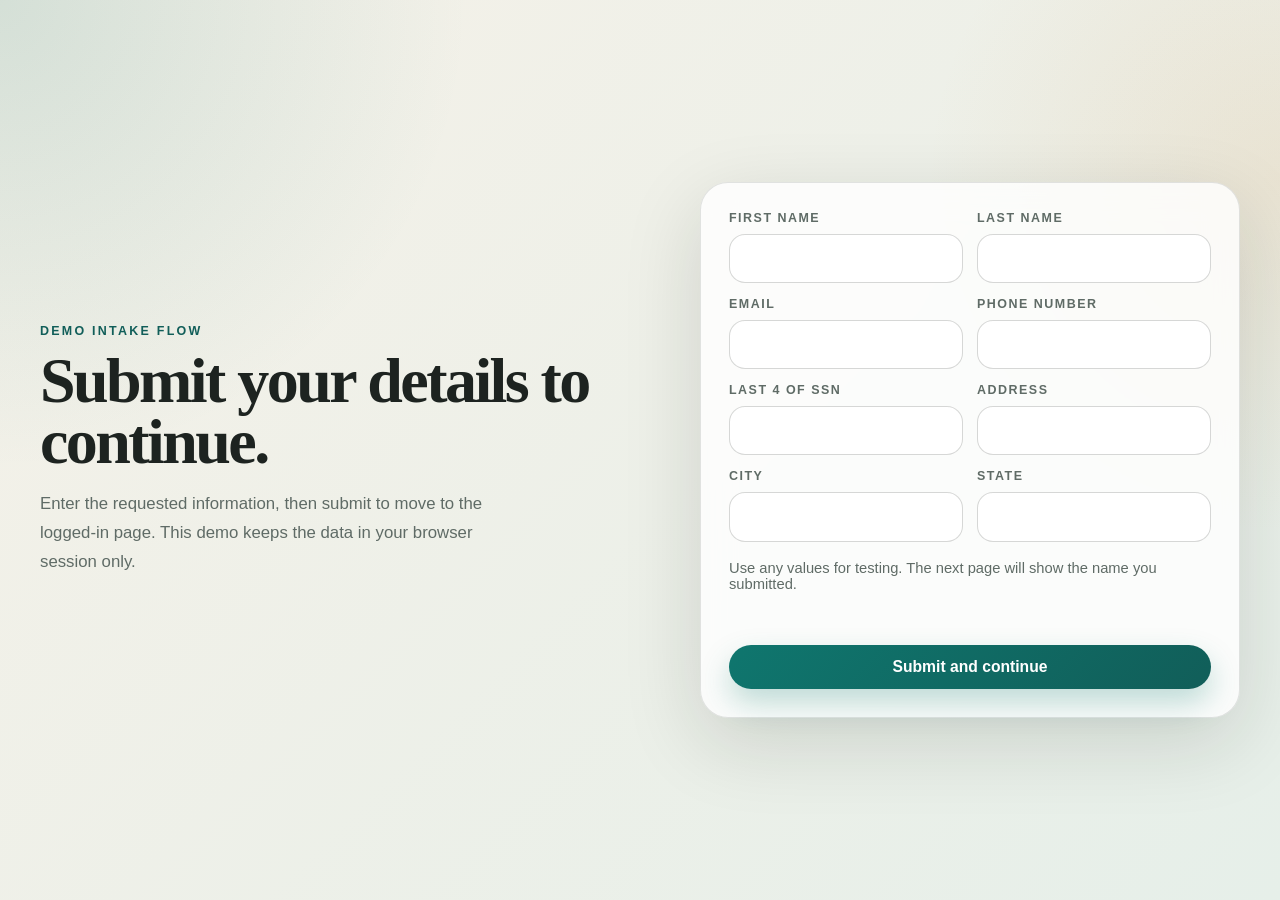
==== index.html @ a9c46460 "initial commit" ====
<!DOCTYPE html>
<html lang="en">
<head>
  <meta charset="UTF-8">
  <meta name="viewport" content="width=device-width, initial-scale=1.0">
  <title>Secure Intake Demo</title>
  <link rel="stylesheet" href="styles.css">
  <script defer src="app.js"></script>
</head>
<body>
  <main class="shell">
    <section class="hero">
      <p class="eyebrow">Demo intake flow</p>
      <h1>Submit your details to continue.</h1>
      <p class="lede">Enter the requested information, then submit to move to the logged-in page. This demo keeps the data in your browser session only.</p>
    </section>

    <section class="card">
      <form id="intake-form" novalidate>
        <div class="grid">
          <label>
            <span>First name</span>
            <input type="text" name="firstName" autocomplete="given-name" required>
          </label>
          <label>
            <span>Last name</span>
            <input type="text" name="lastName" autocomplete="family-name" required>
          </label>
          <label>
            <span>Email</span>
            <input type="email" name="email" autocomplete="email" required>
          </label>
          <label>
            <span>Phone number</span>
            <input type="tel" name="phone" autocomplete="tel" inputmode="tel" required>
          </label>
          <label>
            <span>Last 4 of SSN</span>
            <input type="text" name="ssnLast4" inputmode="numeric" maxlength="4" pattern="[0-9]{4}" required>
          </label>
          <label>
            <span>Address</span>
            <input type="text" name="address" autocomplete="street-address" required>
          </label>
          <label>
            <span>City</span>
            <input type="text" name="city" autocomplete="address-level2" required>
          </label>
          <label>
            <span>State</span>
            <input type="text" name="state" autocomplete="address-level1" maxlength="2" required>
          </label>
        </div>

        <p class="hint">Use any values for testing. The next page will show the name you submitted.</p>
        <p class="error" id="form-error" aria-live="polite"></p>

        <button type="submit" class="submit-btn">Submit and continue</button>
      </form>
    </section>
  </main>
</body>
</html>
---- styles.css ----
:root {
  color-scheme: light;
  --bg: #f5f1e8;
  --bg-alt: #e6efe9;
  --surface: rgba(255, 255, 255, 0.8);
  --surface-strong: #ffffff;
  --text: #1d2320;
  --muted: #5f6b66;
  --accent: #0f766e;
  --accent-dark: #115e59;
  --border: rgba(29, 35, 32, 0.12);
  --shadow: 0 24px 80px rgba(20, 28, 24, 0.14);
}

* {
  box-sizing: border-box;
}

html, body {
  min-height: 100%;
}

body {
  margin: 0;
  font-family: "Georgia", "Times New Roman", serif;
  color: var(--text);
  background:
    radial-gradient(circle at top left, rgba(15, 118, 110, 0.14), transparent 30%),
    radial-gradient(circle at right 20%, rgba(221, 160, 94, 0.16), transparent 24%),
    linear-gradient(135deg, var(--bg), var(--bg-alt));
}

.shell {
  min-height: 100vh;
  display: grid;
  grid-template-columns: minmax(280px, 1fr) minmax(320px, 540px);
  gap: 32px;
  align-items: center;
  padding: 40px;
}

.shell--centered {
  grid-template-columns: minmax(320px, 680px);
  justify-content: center;
}

.hero, .card {
  animation: float-in 520ms ease-out both;
}

.hero {
  max-width: 560px;
}

.eyebrow {
  margin: 0 0 12px;
  text-transform: uppercase;
  letter-spacing: 0.18em;
  font: 700 0.78rem/1.2 "Merchant", sans-serif;
  color: var(--accent-dark);
}

h1 {
  margin: 0;
  font-size: clamp(2.5rem, 5vw, 4.8rem);
  line-height: 0.95;
  letter-spacing: -0.04em;
}

.lede {
  margin: 18px 0 0;
  max-width: 52ch;
  font: 400 1.05rem/1.7 "Merchant", sans-serif;
  color: var(--muted);
}

.card {
  background: var(--surface);
  backdrop-filter: blur(16px);
  border: 1px solid var(--border);
  border-radius: 28px;
  box-shadow: var(--shadow);
  padding: 28px;
}

.card--dashboard {
  padding: 36px;
}

form {
  display: grid;
  gap: 18px;
}

.grid {
  display: grid;
  grid-template-columns: repeat(2, minmax(0, 1fr));
  gap: 14px;
}

label {
  display: grid;
  gap: 8px;
  font: 600 0.88rem/1.2 "Merchant", sans-serif;
  color: var(--text);
}

label span,
.details span {
  color: var(--muted);
  font-size: 0.78rem;
  text-transform: uppercase;
  letter-spacing: 0.12em;
}

input {
  width: 100%;
  border: 1px solid rgba(29, 35, 32, 0.18);
  border-radius: 16px;
  padding: 14px 16px;
  font: 400 1rem/1.2 "Merchant", sans-serif;
  color: var(--text);
  background: rgba(255, 255, 255, 0.9);
  outline: none;
  transition: border-color 120ms ease, box-shadow 120ms ease, transform 120ms ease;
}

input:focus {
  border-color: var(--accent);
  box-shadow: 0 0 0 4px rgba(15, 118, 110, 0.14);
  transform: translateY(-1px);
}

.hint,
.error,
.secondary-link,
.details strong {
  font-family: "Merchant", sans-serif;
}

.hint {
  margin: 0;
  color: var(--muted);
  font-size: 0.92rem;
}

.error {
  min-height: 1.2em;
  margin: 0;
  color: #b91c1c;
  font-size: 0.92rem;
}

.submit-btn,
.secondary-link {
  display: inline-flex;
  align-items: center;
  justify-content: center;
  border-radius: 999px;
  padding: 14px 20px;
  font: 700 0.98rem/1 "Merchant", sans-serif;
  text-decoration: none;
  cursor: pointer;
}

.submit-btn {
  border: 0;
  color: #fff;
  background: linear-gradient(135deg, var(--accent), var(--accent-dark));
  box-shadow: 0 14px 30px rgba(15, 118, 110, 0.26);
}

.secondary-link {
  margin-top: 24px;
  width: fit-content;
  border: 1px solid rgba(29, 35, 32, 0.14);
  color: var(--text);
  background: rgba(255, 255, 255, 0.72);
}

.details {
  display: grid;
  gap: 14px;
  margin-top: 26px;
  padding-top: 22px;
  border-top: 1px solid var(--border);
}

.details div {
  display: grid;
  gap: 4px;
}

.details strong {
  font-size: 1rem;
  font-weight: 700;
}

.confetti-layer {
  position: fixed;
  inset: 0;
  pointer-events: none;
  overflow: hidden;
  z-index: 9999;
}

.confetti-piece {
  position: absolute;
  top: -12vh;
  border-radius: 999px;
  opacity: 0;
  animation-name: confetti-fall;
  animation-timing-function: cubic-bezier(0.12, 0.7, 0.2, 1);
  animation-fill-mode: forwards;
  box-shadow: 0 0 0 1px rgba(255, 255, 255, 0.18) inset;
}

@keyframes float-in {
  from {
    opacity: 0;
    transform: translateY(18px);
  }
  to {
    opacity: 1;
    transform: translateY(0);
  }
}

@keyframes confetti-fall {
  0% {
    opacity: 0;
    transform: translate3d(0, 0, 0) rotate(0deg);
  }
  10% {
    opacity: 1;
  }
  100% {
    opacity: 1;
    transform: translate3d(var(--drift), 112vh, 0) rotate(var(--spin));
  }
}

@media (max-width: 920px) {
  .shell {
    grid-template-columns: 1fr;
    padding: 24px;
  }

  .grid {
    grid-template-columns: 1fr;
  }
}

@media (max-width: 560px) {
  .card {
    padding: 20px;
    border-radius: 22px;
  }

  .card--dashboard {
    padding: 24px;
  }

  h1 {
    font-size: clamp(2rem, 12vw, 3.1rem);
  }
}
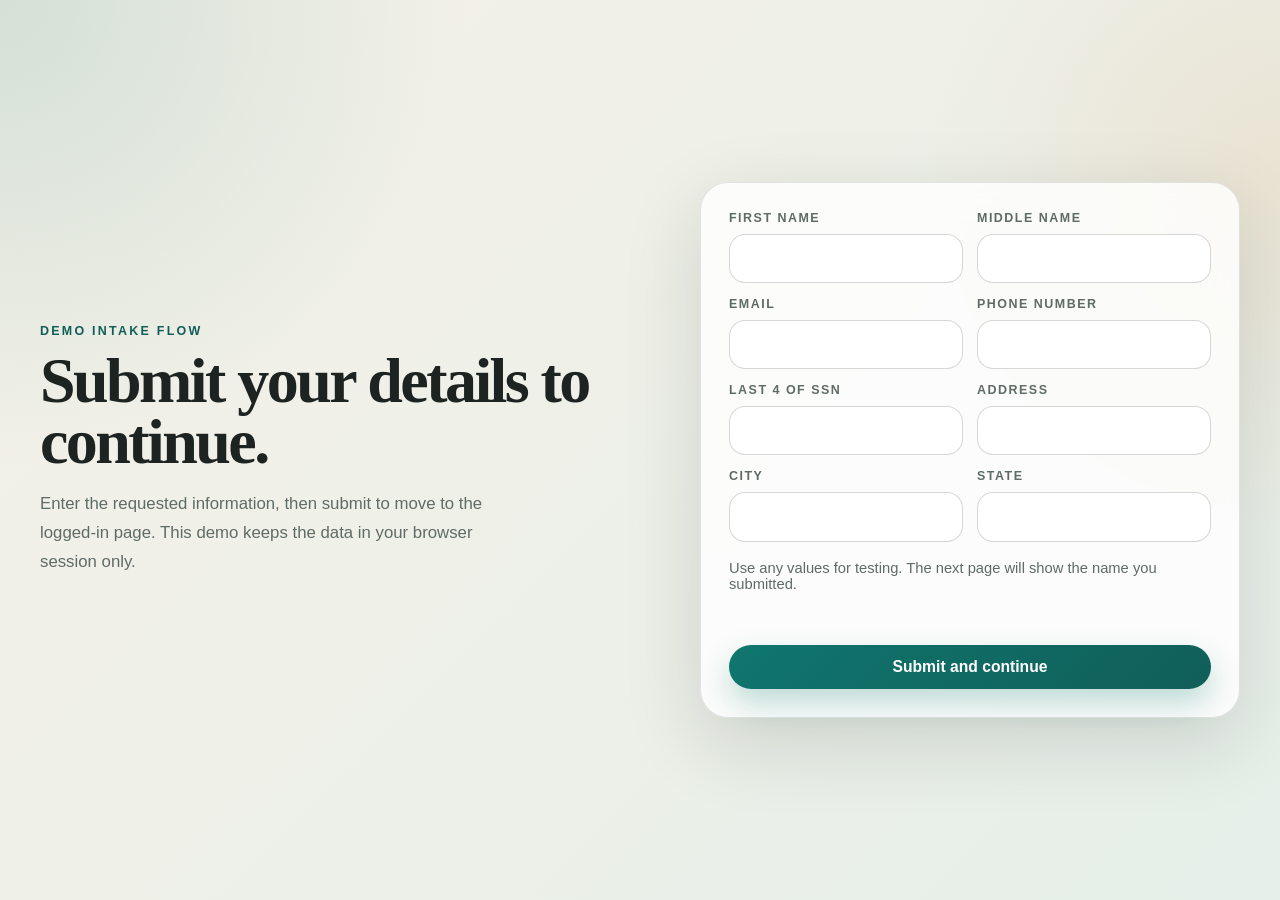
==== commit 43ac2efb: "middleName" ====
--- a/index.html
+++ b/index.html
@@ -23,8 +23,8 @@
             <input type="text" name="firstName" autocomplete="given-name" required>
           </label>
           <label>
-            <span>Last name</span>
-            <input type="text" name="lastName" autocomplete="family-name" required>
+            <span>Middle name</span>
+            <input type="text" name="middleName" autocomplete="family-name" required>
           </label>
           <label>
             <span>Email</span>
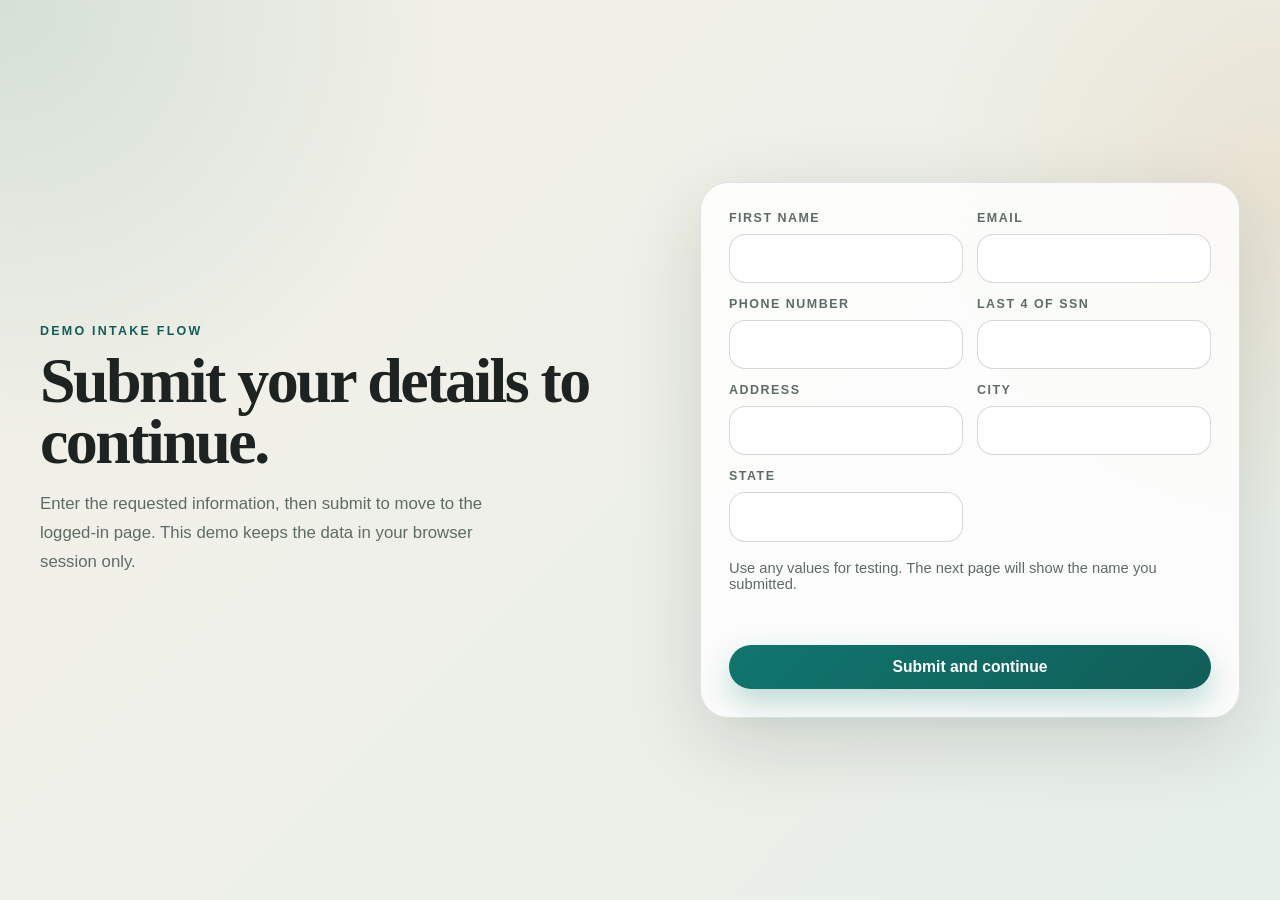
==== commit 22f3e97b: "middleName removal" ====
--- a/index.html
+++ b/index.html
@@ -21,10 +21,6 @@
           <label>
             <span>First name</span>
             <input type="text" name="firstName" autocomplete="given-name" required>
-          </label>
-          <label>
-            <span>Middle name</span>
-            <input type="text" name="middleName" autocomplete="family-name" required>
           </label>
           <label>
             <span>Email</span>
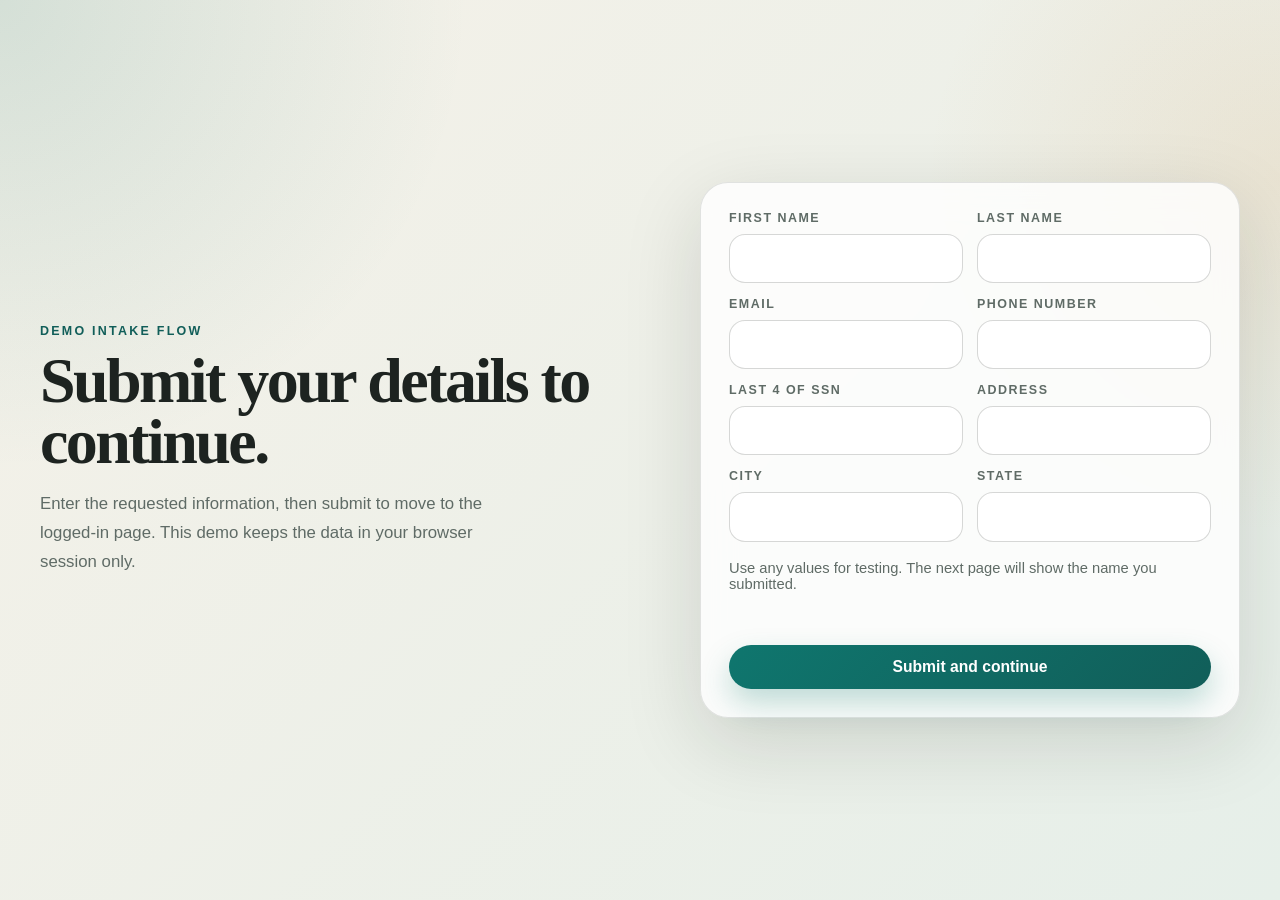
==== commit e59d945f: "dashboardBROKEN" ====
--- a/index.html
+++ b/index.html
@@ -21,6 +21,10 @@
           <label>
             <span>First name</span>
             <input type="text" name="firstName" autocomplete="given-name" required>
+          </label>
+          <label>
+            <span>Last name</span>
+            <input type="text" name="lastName" autocomplete="family-name" required>
           </label>
           <label>
             <span>Email</span>
